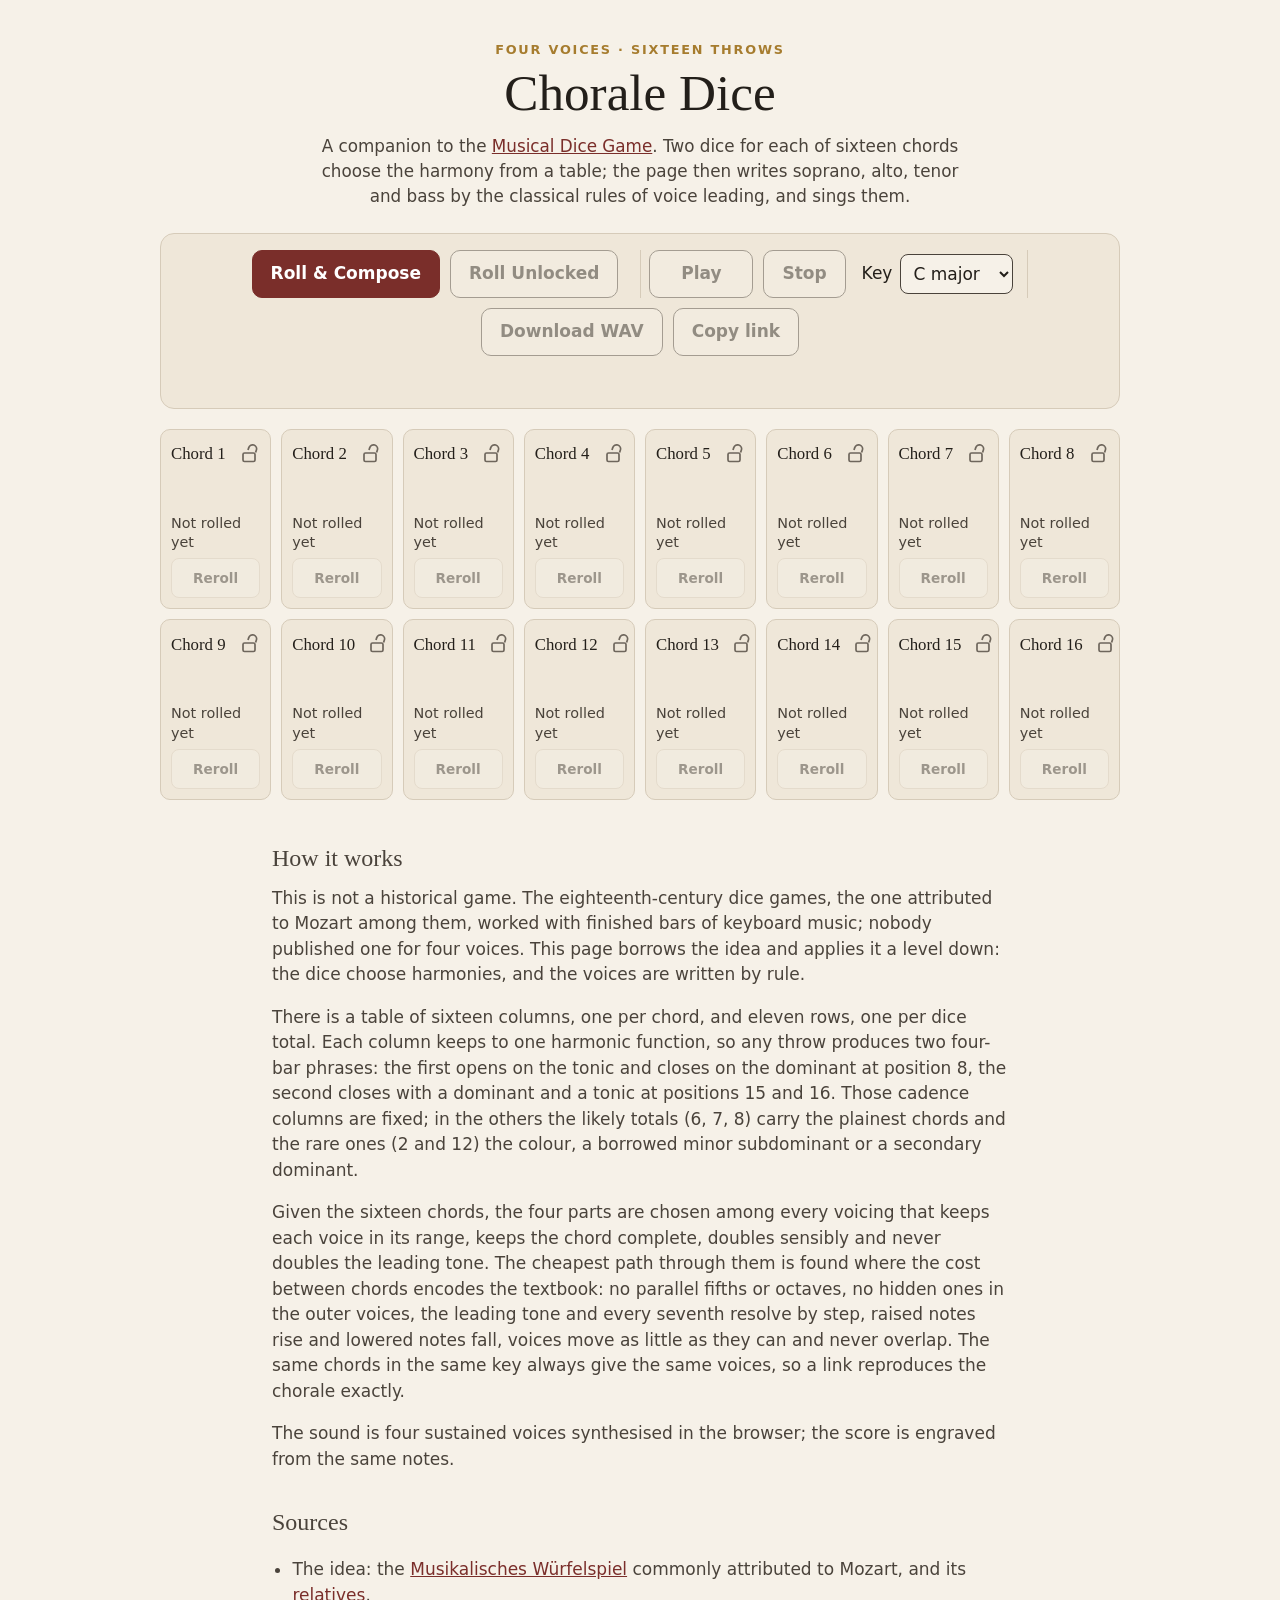
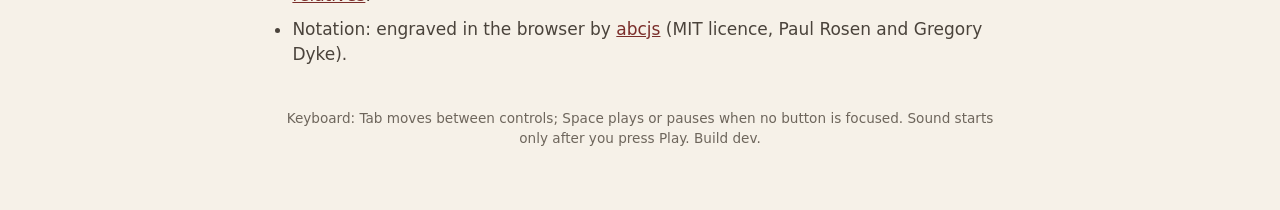
==== chorale/index.html @ 73043ffd "Add Chorale Dice: four-part chorales from the same sixteen throws A companion page at /chorale/. Dic" ====
<!DOCTYPE html>
<html lang="en">
<head>
<meta charset="utf-8">
<meta name="viewport" content="width=device-width, initial-scale=1">
<title>Chorale Dice</title>
<meta name="description" content="Roll two dice sixteen times and hear a four-part chorale: the dice choose the harmony, the page writes soprano, alto, tenor and bass by classical voice-leading rules.">
<meta name="color-scheme" content="light dark">
<link rel="stylesheet" href="../style.css?v=dev">
<link rel="icon" href="data:image/svg+xml,%3Csvg xmlns='http://www.w3.org/2000/svg' viewBox='0 0 20 20'%3E%3Crect x='1' y='1' width='18' height='18' rx='4' fill='%23f4efe6' stroke='%23231f1a'/%3E%3Ccircle cx='6' cy='6' r='1.8' fill='%23231f1a'/%3E%3Ccircle cx='14' cy='6' r='1.8' fill='%23231f1a'/%3E%3Ccircle cx='6' cy='14' r='1.8' fill='%23231f1a'/%3E%3Ccircle cx='14' cy='14' r='1.8' fill='%23231f1a'/%3E%3C/svg%3E">
</head>
<body>
<a class="skip" href="#controls">Skip to controls</a>
<header class="masthead">
  <p class="kicker">Four voices · sixteen throws</p>
  <h1>Chorale Dice</h1>
  <p class="lede">A companion to the <a href="../">Musical Dice Game</a>. Two dice for each of sixteen chords choose the harmony from a table; the page then writes soprano, alto, tenor and bass by the classical rules of voice leading, and sings them.</p>
</header>

<main>
  <section class="controls" id="controls" aria-label="Composition controls">
    <div class="row row-roll">
      <button type="button" id="roll" class="btn btn-primary">Roll &amp; Compose</button>
      <button type="button" id="roll-unlocked" class="btn" disabled>Roll Unlocked</button>
    </div>
    <div class="row row-transport" role="group" aria-label="Playback">
      <button type="button" id="play" class="btn btn-play" aria-label="Play the chorale" disabled>Play</button>
      <button type="button" id="stop" class="btn" aria-label="Stop playback" disabled>Stop</button>
      <label class="check">Key
        <select id="key" class="select" aria-label="Key">
          <option value="C">C major</option><option value="G">G major</option><option value="D">D major</option><option value="A">A major</option>
          <option value="F">F major</option><option value="Bb">B♭ major</option><option value="Eb">E♭ major</option>
        </select>
      </label>
    </div>
    <div class="row row-export">
      <button type="button" id="download" class="btn" disabled>Download WAV</button>
      <button type="button" id="share" class="btn" disabled>Copy link</button>
    </div>
    <p id="status" class="status" role="status" aria-live="polite"></p>
    <p id="position" class="position" aria-live="polite"></p>
    <input id="share-url" class="share-url" type="text" readonly aria-label="Shareable link" hidden>
  </section>

  <section aria-labelledby="bars-heading">
    <h2 id="bars-heading" class="visually-hidden">The sixteen chords</h2>
    <ol id="bars" class="bars" aria-label="The sixteen chords of the chorale"></ol>
    <p id="summary" class="summary" hidden></p>
  </section>

  <section class="score-section" id="score-section" aria-labelledby="score-heading" hidden>
    <div class="score-head">
      <h2 id="score-heading">The score</h2>
      <button type="button" id="save-score" class="btn btn-small" disabled>Save score (SVG)</button>
    </div>
    <div id="score" class="score" role="img" aria-label="Score of the chorale" data-engraver="../js/vendor/abcjs-basic-min.js?v=dev"></div>
    <p class="score-note">Soprano and alto on the upper staff, tenor and bass on the lower; the fermatas mark the half cadence and the close.</p>
  </section>

  <section class="prose" id="how" aria-labelledby="how-heading">
    <h2 id="how-heading">How it works</h2>
    <p>This is not a historical game. The eighteenth-century dice games, the one attributed to Mozart among them, worked with finished bars of keyboard music; nobody published one for four voices. This page borrows the idea and applies it a level down: the dice choose harmonies, and the voices are written by rule.</p>
    <p>There is a table of sixteen columns, one per chord, and eleven rows, one per dice total. Each column keeps to one harmonic function, so any throw produces two four-bar phrases: the first opens on the tonic and closes on the dominant at position 8, the second closes with a dominant and a tonic at positions 15 and 16. Those cadence columns are fixed; in the others the likely totals (6, 7, 8) carry the plainest chords and the rare ones (2 and 12) the colour, a borrowed minor subdominant or a secondary dominant.</p>
    <p>Given the sixteen chords, the four parts are chosen among every voicing that keeps each voice in its range, keeps the chord complete, doubles sensibly and never doubles the leading tone. The cheapest path through them is found where the cost between chords encodes the textbook: no parallel fifths or octaves, no hidden ones in the outer voices, the leading tone and every seventh resolve by step, raised notes rise and lowered notes fall, voices move as little as they can and never overlap. The same chords in the same key always give the same voices, so a link reproduces the chorale exactly.</p>
    <p>The sound is four sustained voices synthesised in the browser; the score is engraved from the same notes.</p>
    <h2>Sources</h2>
    <ul class="sources">
      <li>The idea: the <a href="../">Musikalisches Würfelspiel</a> commonly attributed to Mozart, and its <a href="https://en.wikipedia.org/wiki/Musikalisches_W%C3%BCrfelspiel">relatives</a>.</li>
      <li>Notation: engraved in the browser by <a href="https://github.com/paulrosen/abcjs">abcjs</a> (MIT licence, Paul Rosen and Gregory Dyke).</li>
    </ul>
  </section>
</main>
<footer class="foot"><p>Keyboard: Tab moves between controls; Space plays or pauses when no button is focused. Sound starts only after you press Play. Build <span id="build">dev</span>.</p></footer>
<script>
  const BUILD = 'dev';
</script>
<script type="module" src="../js/chorale-app.js?v=dev"></script>
<script>document.getElementById('build').textContent = BUILD;</script>
</body>
</html>
---- style.css ----
:root {
  --paper: #f6f1e8;
  --paper-2: #efe7d9;
  --ink: #231f1a;
  --ink-2: #4a433b;
  --muted: #6e665c;
  --line: #d6cbb9;
  --accent: #7a2e2a;
  --accent-ink: #ffffff;
  --brass: #a67c2e;
  --focus: #1d4ed8;
  --playing: #fff3c4;
  --error: #9b1c1c;
  --radius: 10px;
  --serif: "Iowan Old Style", "Palatino Linotype", Palatino, "Book Antiqua", Georgia, serif;
  --sans: system-ui, -apple-system, "Segoe UI", Roboto, Helvetica, Arial, sans-serif;
}
@media (prefers-color-scheme: dark) {
  :root:not([data-theme="light"]) {
    --paper: #16130f; --paper-2: #1f1a14; --ink: #efe8dc; --ink-2: #d5ccbe; --muted: #a79d8f;
    --line: #3b332a; --accent: #d9776f; --accent-ink: #16130f; --brass: #d3a95a; --focus: #93c5fd;
    --playing: #3a3116; --error: #f19a9a;
  }
}
:root[data-theme="dark"] {
  --paper: #16130f; --paper-2: #1f1a14; --ink: #efe8dc; --ink-2: #d5ccbe; --muted: #a79d8f;
  --line: #3b332a; --accent: #d9776f; --accent-ink: #16130f; --brass: #d3a95a; --focus: #93c5fd;
  --playing: #3a3116; --error: #f19a9a;
}

* { box-sizing: border-box; }
html { -webkit-text-size-adjust: 100%; }
body {
  margin: 0;
  background: var(--paper);
  color: var(--ink);
  font-family: var(--sans);
  font-size: 17px;
  line-height: 1.5;
  padding: 0 16px 48px;
}
a { color: var(--accent); }
a:focus-visible, button:focus-visible, input:focus-visible { outline: 3px solid var(--focus); outline-offset: 2px; }

.skip { position: absolute; left: -999px; top: 8px; background: var(--ink); color: var(--paper); padding: 8px 12px; border-radius: 6px; }
.skip:focus { left: 8px; z-index: 10; }
.visually-hidden { position: absolute !important; width: 1px; height: 1px; overflow: hidden; clip: rect(0 0 0 0); white-space: nowrap; }

.masthead { max-width: 60rem; margin: 40px auto 24px; text-align: center; }
.kicker { margin: 0 0 6px; color: var(--brass); letter-spacing: .14em; text-transform: uppercase; font-size: .8rem; font-weight: 600; }
h1 { font-family: var(--serif); font-weight: 500; font-size: clamp(2.1rem, 5vw, 3.2rem); margin: 0; line-height: 1.1; }
.lede { max-width: 42rem; margin: 12px auto 0; color: var(--ink-2); font-size: 1.05rem; }
h2 { font-family: var(--serif); font-weight: 500; font-size: 1.5rem; margin: 2rem 0 .6rem; }

main { max-width: 60rem; margin: 0 auto; }

.controls { display: flex; flex-wrap: wrap; gap: 10px 22px; align-items: center; justify-content: center; padding: 16px; border: 1px solid var(--line); border-radius: 14px; background: var(--paper-2); }
.row { display: flex; flex-wrap: wrap; gap: 10px; align-items: center; }
.row-transport { padding: 0 8px; border-left: 1px solid var(--line); border-right: 1px solid var(--line); }
@media (max-width: 720px) {
  .controls { flex-direction: column; align-items: stretch; }
  .row { justify-content: center; }
  .row-transport { border: 0; border-top: 1px solid var(--line); border-bottom: 1px solid var(--line); padding: 10px 0; }
}

.btn {
  font: inherit; font-weight: 600; color: var(--ink); background: var(--paper); border: 1.5px solid var(--ink-2);
  border-radius: var(--radius); padding: 0 18px; min-height: 48px; min-width: 48px; cursor: pointer;
}
.btn:hover:not(:disabled) { background: var(--paper-2); border-color: var(--ink); }
.btn:disabled { opacity: .45; cursor: not-allowed; }
.btn-primary { background: var(--accent); color: var(--accent-ink); border-color: var(--accent); }
.btn-primary:hover:not(:disabled) { background: var(--accent); filter: brightness(1.08); }
.btn-play { min-width: 104px; }
.btn-play.is-playing { background: var(--ink); color: var(--paper); border-color: var(--ink); }
.check { display: inline-flex; align-items: center; gap: 8px; min-height: 48px; padding: 0 6px; cursor: pointer; }
.check input { width: 22px; height: 22px; accent-color: var(--accent); margin: 0; }

.status { flex-basis: 100%; margin: 0; text-align: center; color: var(--ink-2); min-height: 1.5em; }
.status:empty { display: none; }
.status.is-error { color: var(--error); font-weight: 600; }
.position { flex-basis: 100%; margin: 0; text-align: center; min-height: 1.5em; color: var(--muted); font-variant-numeric: tabular-nums; }
.share-url { flex-basis: 100%; font: inherit; font-size: .9rem; padding: 10px 12px; border: 1px solid var(--line); border-radius: 8px; background: var(--paper); color: var(--ink); }

.bars { list-style: none; margin: 20px 0 0; padding: 0; display: grid; gap: 10px; grid-template-columns: repeat(8, minmax(0, 1fr)); }
@media (max-width: 1100px) { .bars { grid-template-columns: repeat(4, minmax(0, 1fr)); } }
@media (max-width: 480px) { .bars { grid-template-columns: repeat(2, minmax(0, 1fr)); gap: 8px; } }
.bar {
  position: relative; display: flex; flex-direction: column; gap: 6px; padding: 10px 10px 10px;
  background: var(--paper-2); border: 1.5px solid var(--line); border-radius: var(--radius); min-height: 150px;
}
.bar.is-locked { border-color: var(--brass); box-shadow: inset 0 0 0 1px var(--brass); }
.bar.is-playing { background: var(--playing); border-color: var(--ink); box-shadow: 0 0 0 2px var(--ink); }
.bar-head { display: flex; align-items: center; justify-content: space-between; gap: 6px; }
.bar-num { font-family: var(--serif); font-size: 1.05rem; white-space: nowrap; }
.lock { display: inline-flex; align-items: center; justify-content: center; width: 40px; height: 40px; margin: -6px -6px -6px 0; border: 0; border-radius: 8px; background: transparent; color: var(--muted); cursor: pointer; }
.lock:hover { background: var(--paper); color: var(--ink); }
.lock svg { width: 20px; height: 20px; fill: none; stroke: currentColor; stroke-width: 1.7; }
.lock[aria-pressed="true"] { color: var(--brass); }
.lock[aria-pressed="true"] svg rect { fill: currentColor; }
.lock[aria-pressed="false"] svg .shackle { transform: translate(3px, -3px) rotate(18deg); transform-origin: 6px 9px; }
.dice { display: flex; gap: 6px; min-height: 34px; }
.die { width: 34px; height: 34px; }
.die rect { fill: var(--paper); stroke: var(--ink); stroke-width: 1.2; }
.die circle { fill: var(--ink); }
.bar-text { margin: 0; display: flex; flex-direction: column; font-size: .9rem; color: var(--ink-2); line-height: 1.35; }
.bar-text b { color: var(--ink); font-variant-numeric: tabular-nums; }
.bar-text .measure { font-size: .9rem; white-space: nowrap; }
.reroll { margin-top: auto; font: inherit; font-size: .85rem; font-weight: 600; min-height: 40px; border: 1px solid var(--line); border-radius: 8px; background: var(--paper); color: var(--ink); cursor: pointer; }
.reroll:hover:not(:disabled) { border-color: var(--ink); }
.reroll:disabled { opacity: .4; cursor: not-allowed; }
.summary { margin: 12px 4px 0; color: var(--muted); font-size: .9rem; text-align: center; }

.prose { max-width: 46rem; margin: 40px auto 0; color: var(--ink-2); }
.prose p { margin: 0 0 1em; }
.sources { padding-left: 1.2em; }
.sources li { margin-bottom: .5em; }
.foot { max-width: 46rem; margin: 40px auto 0; color: var(--muted); font-size: .85rem; text-align: center; }

@media (prefers-reduced-motion: no-preference) {
  .btn, .reroll, .lock, .bar { transition: background-color .15s, border-color .15s, box-shadow .15s; }
}

.btn[aria-busy="true"] { cursor: progress; }

.score-section { max-width: 60rem; margin: 28px auto 0; }
.score-head { display: flex; align-items: baseline; justify-content: space-between; gap: 12px; flex-wrap: wrap; }
.score-head h2 { margin: 0; }
.btn-small { min-height: 40px; font-size: .9rem; padding: 0 14px; }
.score { margin-top: 10px; padding: 14px 12px; background: var(--paper-2); border: 1px solid var(--line); border-radius: 14px; color: var(--ink); overflow-x: auto; }
.score svg { display: block; max-width: 100%; height: auto; }
.score .is-current { fill: var(--accent); stroke: var(--accent); }
.score .abcjs-staff.is-current, .score .abcjs-bar.is-current { fill: var(--ink); stroke: var(--ink); }
.score-fallback { margin: 0; color: var(--muted); }
.score-note { margin: 10px 4px 0; color: var(--muted); font-size: .9rem; }

.sibling { margin: 10px auto 0; color: var(--muted); font-size: .95rem; }
.select { font: inherit; min-height: 40px; padding: 0 8px; border: 1.5px solid var(--ink-2); border-radius: 8px; background: var(--paper); color: var(--ink); }
.bar-text .roman { font-family: var(--serif); font-size: 1.15rem; }
.bar-text .roman sup, .bar-text .roman sub { font-size: .65em; }
.bar-text .fn { font-size: .8rem; color: var(--muted); }
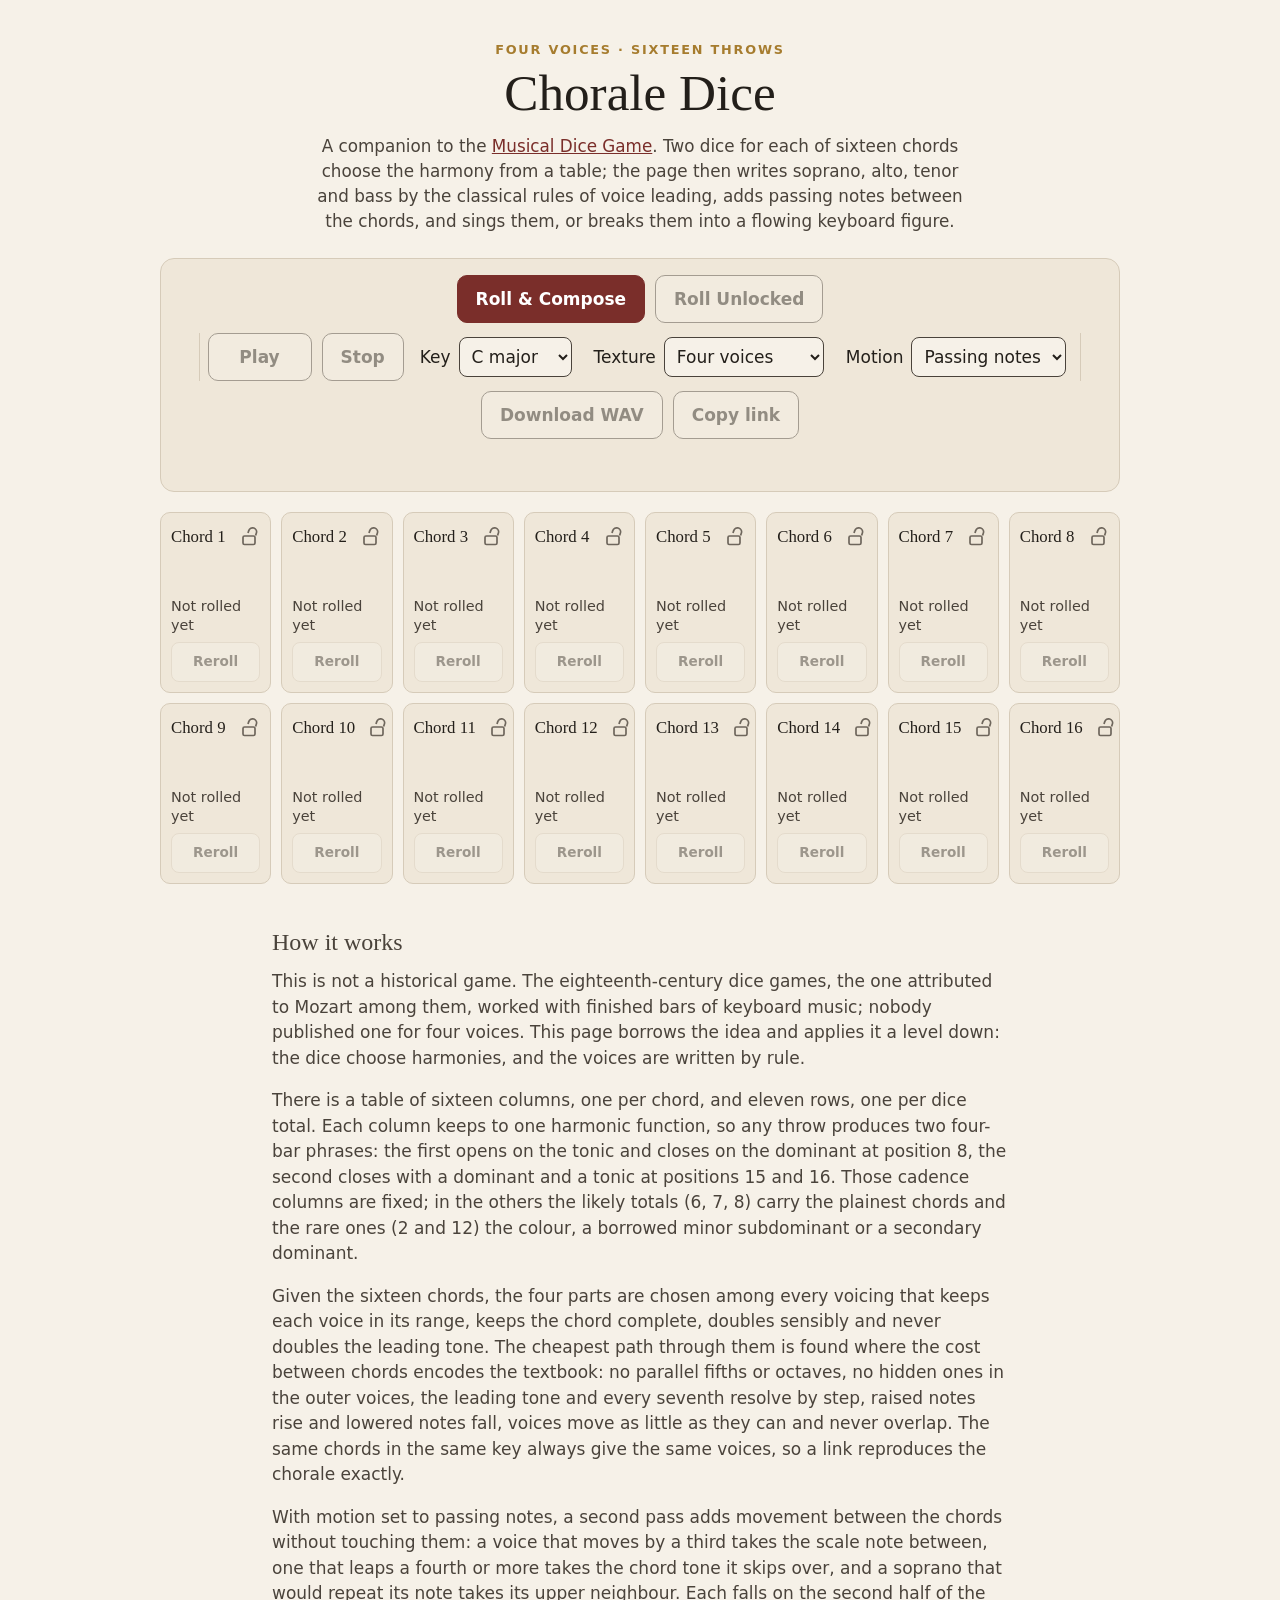
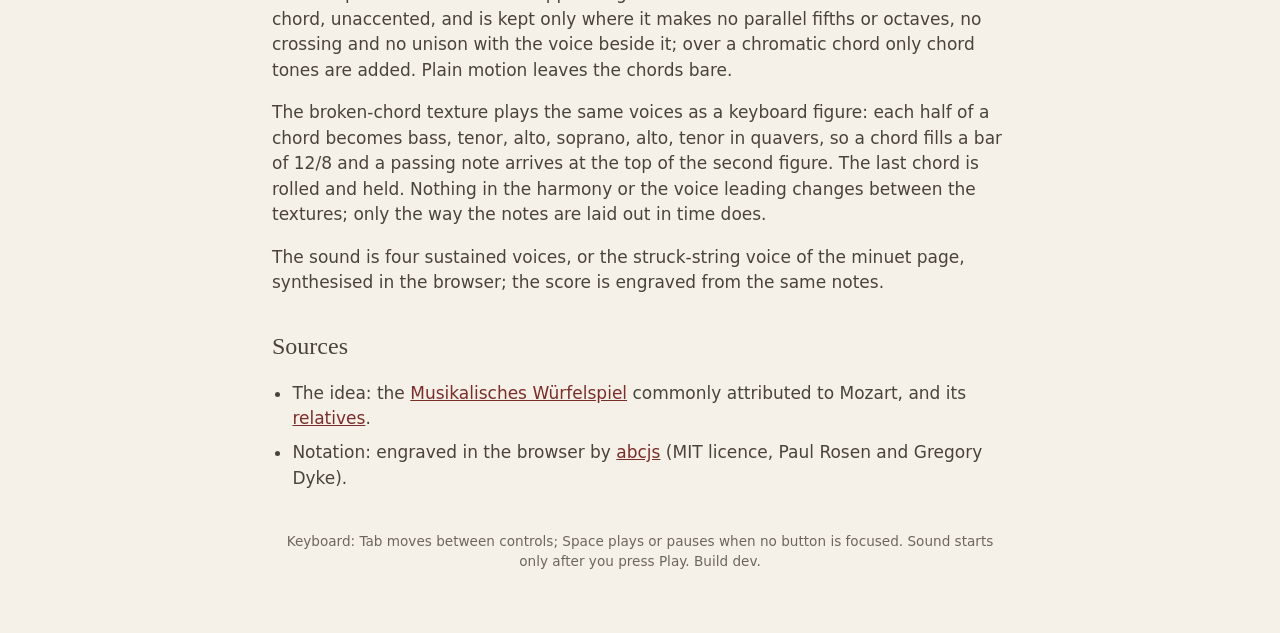
==== commit c8df2632: "Chorale Dice: passing notes between the chords, and a broken-chord texture An elaboration pass now s" ====
--- a/chorale/index.html
+++ b/chorale/index.html
@@ -4,7 +4,7 @@
 <meta charset="utf-8">
 <meta name="viewport" content="width=device-width, initial-scale=1">
 <title>Chorale Dice</title>
-<meta name="description" content="Roll two dice sixteen times and hear a four-part chorale: the dice choose the harmony, the page writes soprano, alto, tenor and bass by classical voice-leading rules.">
+<meta name="description" content="Roll two dice sixteen times and hear a four-part chorale, or the same harmony as broken chords: the dice choose the harmony, the page writes soprano, alto, tenor and bass by classical voice-leading rules.">
 <meta name="color-scheme" content="light dark">
 <link rel="stylesheet" href="../style.css?v=dev">
 <link rel="icon" href="data:image/svg+xml,%3Csvg xmlns='http://www.w3.org/2000/svg' viewBox='0 0 20 20'%3E%3Crect x='1' y='1' width='18' height='18' rx='4' fill='%23f4efe6' stroke='%23231f1a'/%3E%3Ccircle cx='6' cy='6' r='1.8' fill='%23231f1a'/%3E%3Ccircle cx='14' cy='6' r='1.8' fill='%23231f1a'/%3E%3Ccircle cx='6' cy='14' r='1.8' fill='%23231f1a'/%3E%3Ccircle cx='14' cy='14' r='1.8' fill='%23231f1a'/%3E%3C/svg%3E">
@@ -14,7 +14,7 @@
 <header class="masthead">
   <p class="kicker">Four voices · sixteen throws</p>
   <h1>Chorale Dice</h1>
-  <p class="lede">A companion to the <a href="../">Musical Dice Game</a>. Two dice for each of sixteen chords choose the harmony from a table; the page then writes soprano, alto, tenor and bass by the classical rules of voice leading, and sings them.</p>
+  <p class="lede">A companion to the <a href="../">Musical Dice Game</a>. Two dice for each of sixteen chords choose the harmony from a table; the page then writes soprano, alto, tenor and bass by the classical rules of voice leading, adds passing notes between the chords, and sings them, or breaks them into a flowing keyboard figure.</p>
 </header>
 
 <main>
@@ -30,6 +30,16 @@
         <select id="key" class="select" aria-label="Key">
           <option value="C">C major</option><option value="G">G major</option><option value="D">D major</option><option value="A">A major</option>
           <option value="F">F major</option><option value="Bb">B♭ major</option><option value="Eb">E♭ major</option>
+        </select>
+      </label>
+      <label class="check">Texture
+        <select id="texture" class="select" aria-label="Texture">
+          <option value="chorale">Four voices</option><option value="prelude">Broken chords</option>
+        </select>
+      </label>
+      <label class="check">Motion
+        <select id="motion" class="select" aria-label="Motion">
+          <option value="passing">Passing notes</option><option value="plain">Plain</option>
         </select>
       </label>
     </div>
@@ -54,7 +64,7 @@
       <button type="button" id="save-score" class="btn btn-small" disabled>Save score (SVG)</button>
     </div>
     <div id="score" class="score" role="img" aria-label="Score of the chorale" data-engraver="../js/vendor/abcjs-basic-min.js?v=dev"></div>
-    <p class="score-note">Soprano and alto on the upper staff, tenor and bass on the lower; the fermatas mark the half cadence and the close.</p>
+    <p class="score-note">Four voices: soprano and alto on the upper staff, tenor and bass on the lower, the fermatas marking the half cadence and the close. Broken chords: one chord to a bar, alto and soprano in the right hand, bass and tenor in the left.</p>
   </section>
 
   <section class="prose" id="how" aria-labelledby="how-heading">
@@ -62,7 +72,9 @@
     <p>This is not a historical game. The eighteenth-century dice games, the one attributed to Mozart among them, worked with finished bars of keyboard music; nobody published one for four voices. This page borrows the idea and applies it a level down: the dice choose harmonies, and the voices are written by rule.</p>
     <p>There is a table of sixteen columns, one per chord, and eleven rows, one per dice total. Each column keeps to one harmonic function, so any throw produces two four-bar phrases: the first opens on the tonic and closes on the dominant at position 8, the second closes with a dominant and a tonic at positions 15 and 16. Those cadence columns are fixed; in the others the likely totals (6, 7, 8) carry the plainest chords and the rare ones (2 and 12) the colour, a borrowed minor subdominant or a secondary dominant.</p>
     <p>Given the sixteen chords, the four parts are chosen among every voicing that keeps each voice in its range, keeps the chord complete, doubles sensibly and never doubles the leading tone. The cheapest path through them is found where the cost between chords encodes the textbook: no parallel fifths or octaves, no hidden ones in the outer voices, the leading tone and every seventh resolve by step, raised notes rise and lowered notes fall, voices move as little as they can and never overlap. The same chords in the same key always give the same voices, so a link reproduces the chorale exactly.</p>
-    <p>The sound is four sustained voices synthesised in the browser; the score is engraved from the same notes.</p>
+    <p>With motion set to passing notes, a second pass adds movement between the chords without touching them: a voice that moves by a third takes the scale note between, one that leaps a fourth or more takes the chord tone it skips over, and a soprano that would repeat its note takes its upper neighbour. Each falls on the second half of the chord, unaccented, and is kept only where it makes no parallel fifths or octaves, no crossing and no unison with the voice beside it; over a chromatic chord only chord tones are added. Plain motion leaves the chords bare.</p>
+    <p>The broken-chord texture plays the same voices as a keyboard figure: each half of a chord becomes bass, tenor, alto, soprano, alto, tenor in quavers, so a chord fills a bar of 12/8 and a passing note arrives at the top of the second figure. The last chord is rolled and held. Nothing in the harmony or the voice leading changes between the textures; only the way the notes are laid out in time does.</p>
+    <p>The sound is four sustained voices, or the struck-string voice of the minuet page, synthesised in the browser; the score is engraved from the same notes.</p>
     <h2>Sources</h2>
     <ul class="sources">
       <li>The idea: the <a href="../">Musikalisches Würfelspiel</a> commonly attributed to Mozart, and its <a href="https://en.wikipedia.org/wiki/Musikalisches_W%C3%BCrfelspiel">relatives</a>.</li>
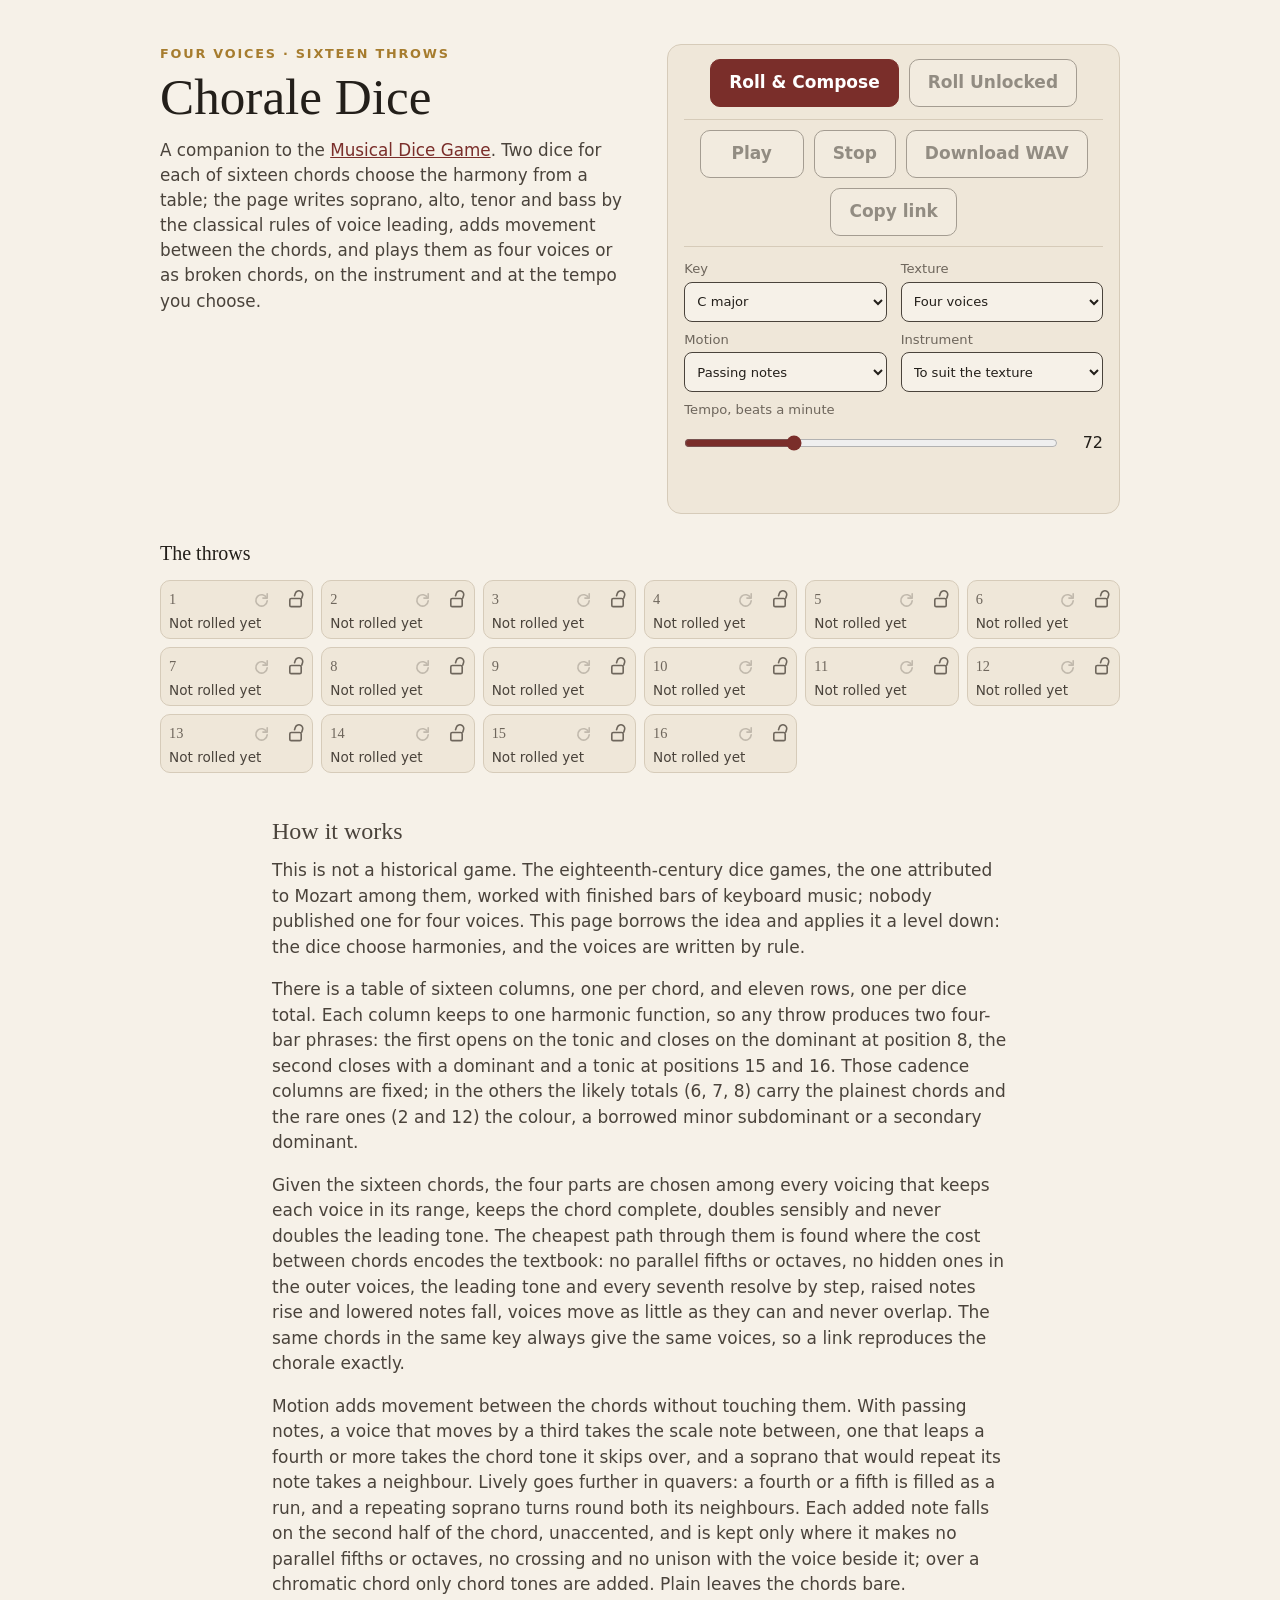
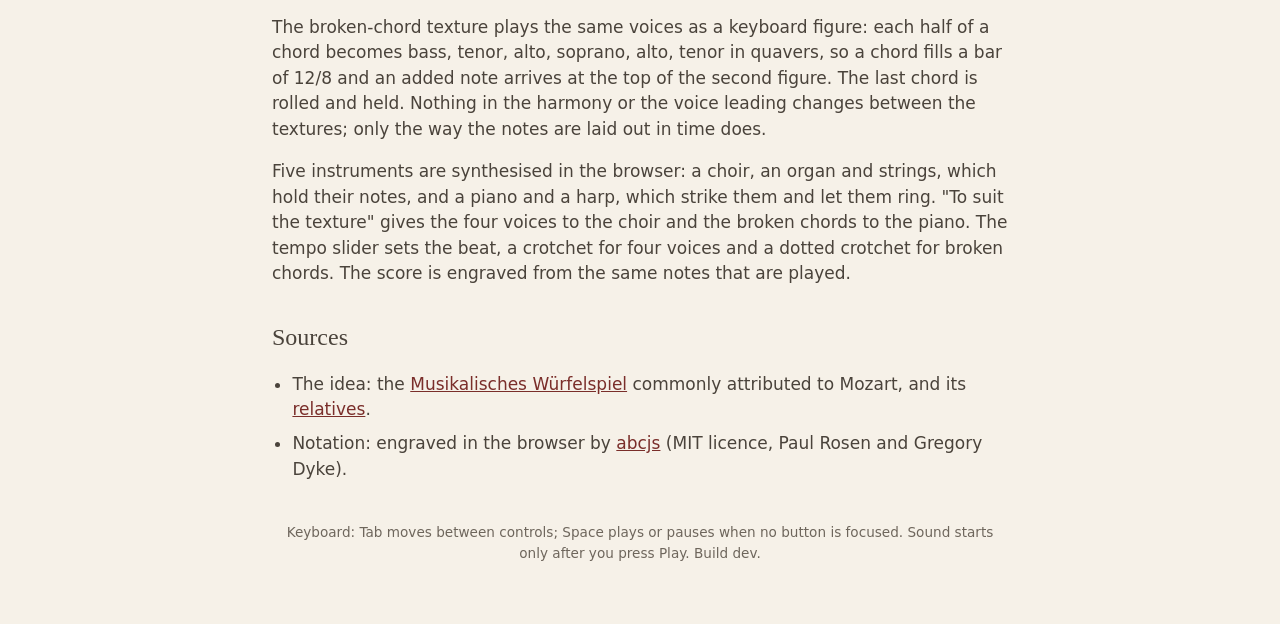
==== commit c968a840: "Chorale Dice: lively motion, tempo, instruments, and a layout that leads with the music Layout, both" ====
--- a/chorale/index.html
+++ b/chorale/index.html
@@ -4,20 +4,21 @@
 <meta charset="utf-8">
 <meta name="viewport" content="width=device-width, initial-scale=1">
 <title>Chorale Dice</title>
-<meta name="description" content="Roll two dice sixteen times and hear a four-part chorale, or the same harmony as broken chords: the dice choose the harmony, the page writes soprano, alto, tenor and bass by classical voice-leading rules.">
+<meta name="description" content="Roll two dice sixteen times and hear a four-part chorale, or the same harmony as broken chords, on a choir, organ, strings, piano or harp: the dice choose the harmony, the page writes soprano, alto, tenor and bass by classical voice-leading rules.">
 <meta name="color-scheme" content="light dark">
 <link rel="stylesheet" href="../style.css?v=dev">
 <link rel="icon" href="data:image/svg+xml,%3Csvg xmlns='http://www.w3.org/2000/svg' viewBox='0 0 20 20'%3E%3Crect x='1' y='1' width='18' height='18' rx='4' fill='%23f4efe6' stroke='%23231f1a'/%3E%3Ccircle cx='6' cy='6' r='1.8' fill='%23231f1a'/%3E%3Ccircle cx='14' cy='6' r='1.8' fill='%23231f1a'/%3E%3Ccircle cx='6' cy='14' r='1.8' fill='%23231f1a'/%3E%3Ccircle cx='14' cy='14' r='1.8' fill='%23231f1a'/%3E%3C/svg%3E">
 </head>
 <body>
 <a class="skip" href="#controls">Skip to controls</a>
-<header class="masthead">
-  <p class="kicker">Four voices · sixteen throws</p>
-  <h1>Chorale Dice</h1>
-  <p class="lede">A companion to the <a href="../">Musical Dice Game</a>. Two dice for each of sixteen chords choose the harmony from a table; the page then writes soprano, alto, tenor and bass by the classical rules of voice leading, adds passing notes between the chords, and sings them, or breaks them into a flowing keyboard figure.</p>
-</header>
+<main>
+<div class="top">
+  <header class="masthead">
+    <p class="kicker">Four voices · sixteen throws</p>
+    <h1>Chorale Dice</h1>
+    <p class="lede">A companion to the <a href="../">Musical Dice Game</a>. Two dice for each of sixteen chords choose the harmony from a table; the page writes soprano, alto, tenor and bass by the classical rules of voice leading, adds movement between the chords, and plays them as four voices or as broken chords, on the instrument and at the tempo you choose.</p>
+  </header>
 
-<main>
   <section class="controls" id="controls" aria-label="Composition controls">
     <div class="row row-roll">
       <button type="button" id="roll" class="btn btn-primary">Roll &amp; Compose</button>
@@ -26,37 +27,41 @@
     <div class="row row-transport" role="group" aria-label="Playback">
       <button type="button" id="play" class="btn btn-play" aria-label="Play the chorale" disabled>Play</button>
       <button type="button" id="stop" class="btn" aria-label="Stop playback" disabled>Stop</button>
-      <label class="check">Key
-        <select id="key" class="select" aria-label="Key">
+      <button type="button" id="download" class="btn" disabled>Download WAV</button>
+      <button type="button" id="share" class="btn" disabled>Copy link</button>
+    </div>
+    <div class="settings" role="group" aria-label="Settings">
+      <label class="field">Key
+        <select id="key" class="select">
           <option value="C">C major</option><option value="G">G major</option><option value="D">D major</option><option value="A">A major</option>
           <option value="F">F major</option><option value="Bb">B♭ major</option><option value="Eb">E♭ major</option>
         </select>
       </label>
-      <label class="check">Texture
-        <select id="texture" class="select" aria-label="Texture">
+      <label class="field">Texture
+        <select id="texture" class="select">
           <option value="chorale">Four voices</option><option value="prelude">Broken chords</option>
         </select>
       </label>
-      <label class="check">Motion
-        <select id="motion" class="select" aria-label="Motion">
-          <option value="passing">Passing notes</option><option value="plain">Plain</option>
+      <label class="field">Motion
+        <select id="motion" class="select">
+          <option value="plain">Plain</option><option value="passing">Passing notes</option><option value="lively">Lively</option>
         </select>
       </label>
-    </div>
-    <div class="row row-export">
-      <button type="button" id="download" class="btn" disabled>Download WAV</button>
-      <button type="button" id="share" class="btn" disabled>Copy link</button>
+      <label class="field">Instrument
+        <select id="instrument" class="select">
+          <option value="auto">To suit the texture</option><option value="choir">Choir</option><option value="organ">Organ</option>
+          <option value="strings">Strings</option><option value="piano">Piano</option><option value="harp">Harp</option>
+        </select>
+      </label>
+      <label class="field field-wide">Tempo, beats a minute
+        <span class="range"><input type="range" id="tempo" min="48" max="132" step="4" value="72"><output id="tempo-out" for="tempo">72</output></span>
+      </label>
     </div>
     <p id="status" class="status" role="status" aria-live="polite"></p>
     <p id="position" class="position" aria-live="polite"></p>
     <input id="share-url" class="share-url" type="text" readonly aria-label="Shareable link" hidden>
   </section>
-
-  <section aria-labelledby="bars-heading">
-    <h2 id="bars-heading" class="visually-hidden">The sixteen chords</h2>
-    <ol id="bars" class="bars" aria-label="The sixteen chords of the chorale"></ol>
-    <p id="summary" class="summary" hidden></p>
-  </section>
+</div>
 
   <section class="score-section" id="score-section" aria-labelledby="score-heading" hidden>
     <div class="score-head">
@@ -64,7 +69,13 @@
       <button type="button" id="save-score" class="btn btn-small" disabled>Save score (SVG)</button>
     </div>
     <div id="score" class="score" role="img" aria-label="Score of the chorale" data-engraver="../js/vendor/abcjs-basic-min.js?v=dev"></div>
+    <p id="summary" class="summary" hidden></p>
     <p class="score-note">Four voices: soprano and alto on the upper staff, tenor and bass on the lower, the fermatas marking the half cadence and the close. Broken chords: one chord to a bar, alto and soprano in the right hand, bass and tenor in the left.</p>
+  </section>
+
+  <section class="bars-section" aria-labelledby="bars-heading">
+    <h2 id="bars-heading">The throws</h2>
+    <ol id="bars" class="bars" aria-label="The sixteen chords of the chorale"></ol>
   </section>
 
   <section class="prose" id="how" aria-labelledby="how-heading">
@@ -72,9 +83,9 @@
     <p>This is not a historical game. The eighteenth-century dice games, the one attributed to Mozart among them, worked with finished bars of keyboard music; nobody published one for four voices. This page borrows the idea and applies it a level down: the dice choose harmonies, and the voices are written by rule.</p>
     <p>There is a table of sixteen columns, one per chord, and eleven rows, one per dice total. Each column keeps to one harmonic function, so any throw produces two four-bar phrases: the first opens on the tonic and closes on the dominant at position 8, the second closes with a dominant and a tonic at positions 15 and 16. Those cadence columns are fixed; in the others the likely totals (6, 7, 8) carry the plainest chords and the rare ones (2 and 12) the colour, a borrowed minor subdominant or a secondary dominant.</p>
     <p>Given the sixteen chords, the four parts are chosen among every voicing that keeps each voice in its range, keeps the chord complete, doubles sensibly and never doubles the leading tone. The cheapest path through them is found where the cost between chords encodes the textbook: no parallel fifths or octaves, no hidden ones in the outer voices, the leading tone and every seventh resolve by step, raised notes rise and lowered notes fall, voices move as little as they can and never overlap. The same chords in the same key always give the same voices, so a link reproduces the chorale exactly.</p>
-    <p>With motion set to passing notes, a second pass adds movement between the chords without touching them: a voice that moves by a third takes the scale note between, one that leaps a fourth or more takes the chord tone it skips over, and a soprano that would repeat its note takes its upper neighbour. Each falls on the second half of the chord, unaccented, and is kept only where it makes no parallel fifths or octaves, no crossing and no unison with the voice beside it; over a chromatic chord only chord tones are added. Plain motion leaves the chords bare.</p>
-    <p>The broken-chord texture plays the same voices as a keyboard figure: each half of a chord becomes bass, tenor, alto, soprano, alto, tenor in quavers, so a chord fills a bar of 12/8 and a passing note arrives at the top of the second figure. The last chord is rolled and held. Nothing in the harmony or the voice leading changes between the textures; only the way the notes are laid out in time does.</p>
-    <p>The sound is four sustained voices, or the struck-string voice of the minuet page, synthesised in the browser; the score is engraved from the same notes.</p>
+    <p>Motion adds movement between the chords without touching them. With passing notes, a voice that moves by a third takes the scale note between, one that leaps a fourth or more takes the chord tone it skips over, and a soprano that would repeat its note takes a neighbour. Lively goes further in quavers: a fourth or a fifth is filled as a run, and a repeating soprano turns round both its neighbours. Each added note falls on the second half of the chord, unaccented, and is kept only where it makes no parallel fifths or octaves, no crossing and no unison with the voice beside it; over a chromatic chord only chord tones are added. Plain leaves the chords bare.</p>
+    <p>The broken-chord texture plays the same voices as a keyboard figure: each half of a chord becomes bass, tenor, alto, soprano, alto, tenor in quavers, so a chord fills a bar of 12/8 and an added note arrives at the top of the second figure. The last chord is rolled and held. Nothing in the harmony or the voice leading changes between the textures; only the way the notes are laid out in time does.</p>
+    <p>Five instruments are synthesised in the browser: a choir, an organ and strings, which hold their notes, and a piano and a harp, which strike them and let them ring. "To suit the texture" gives the four voices to the choir and the broken chords to the piano. The tempo slider sets the beat, a crotchet for four voices and a dotted crotchet for broken chords. The score is engraved from the same notes that are played.</p>
     <h2>Sources</h2>
     <ul class="sources">
       <li>The idea: the <a href="../">Musikalisches Würfelspiel</a> commonly attributed to Mozart, and its <a href="https://en.wikipedia.org/wiki/Musikalisches_W%C3%BCrfelspiel">relatives</a>.</li>
--- a/style.css
+++ b/style.css
@@ -46,7 +46,10 @@
 .skip:focus { left: 8px; z-index: 10; }
 .visually-hidden { position: absolute !important; width: 1px; height: 1px; overflow: hidden; clip: rect(0 0 0 0); white-space: nowrap; }
 
-.masthead { max-width: 60rem; margin: 40px auto 24px; text-align: center; }
+.top { max-width: 60rem; margin: 32px auto 0; display: grid; grid-template-columns: minmax(0, 1fr); gap: 20px 32px; align-items: start; }
+@media (min-width: 900px) { .top { grid-template-columns: minmax(0, 1.05fr) minmax(0, 1fr); margin-top: 44px; } }
+.masthead { text-align: center; }
+@media (min-width: 900px) { .masthead { text-align: left; } .masthead .lede, .masthead .sibling { margin-left: 0; margin-right: 0; } }
 .kicker { margin: 0 0 6px; color: var(--brass); letter-spacing: .14em; text-transform: uppercase; font-size: .8rem; font-weight: 600; }
 h1 { font-family: var(--serif); font-weight: 500; font-size: clamp(2.1rem, 5vw, 3.2rem); margin: 0; line-height: 1.1; }
 .lede { max-width: 42rem; margin: 12px auto 0; color: var(--ink-2); font-size: 1.05rem; }
@@ -54,14 +57,16 @@
 
 main { max-width: 60rem; margin: 0 auto; }
 
-.controls { display: flex; flex-wrap: wrap; gap: 10px 22px; align-items: center; justify-content: center; padding: 16px; border: 1px solid var(--line); border-radius: 14px; background: var(--paper-2); }
-.row { display: flex; flex-wrap: wrap; gap: 10px; align-items: center; }
-.row-transport { padding: 0 8px; border-left: 1px solid var(--line); border-right: 1px solid var(--line); }
-@media (max-width: 720px) {
-  .controls { flex-direction: column; align-items: stretch; }
-  .row { justify-content: center; }
-  .row-transport { border: 0; border-top: 1px solid var(--line); border-bottom: 1px solid var(--line); padding: 10px 0; }
-}
+.controls { display: flex; flex-direction: column; gap: 12px; padding: 14px 16px 12px; border: 1px solid var(--line); border-radius: 14px; background: var(--paper-2); }
+.row { display: flex; flex-wrap: wrap; gap: 10px; align-items: center; justify-content: center; }
+.row-transport { padding: 10px 0; border-top: 1px solid var(--line); border-bottom: 1px solid var(--line); }
+.settings { display: grid; grid-template-columns: repeat(2, minmax(0, 1fr)); gap: 8px 14px; }
+.field { display: flex; flex-direction: column; gap: 3px; font-size: .82rem; color: var(--muted); }
+.field .select { width: 100%; }
+.field-wide { grid-column: 1 / -1; }
+.range { display: flex; align-items: center; gap: 10px; min-height: 40px; }
+.range input[type="range"] { flex: 1; accent-color: var(--accent); margin: 0; min-height: 40px; }
+.range output { font-variant-numeric: tabular-nums; color: var(--ink); min-width: 2.2em; text-align: right; font-size: 1rem; }
 
 .btn {
   font: inherit; font-weight: 600; color: var(--ink); background: var(--paper); border: 1.5px solid var(--ink-2);
@@ -82,34 +87,33 @@
 .position { flex-basis: 100%; margin: 0; text-align: center; min-height: 1.5em; color: var(--muted); font-variant-numeric: tabular-nums; }
 .share-url { flex-basis: 100%; font: inherit; font-size: .9rem; padding: 10px 12px; border: 1px solid var(--line); border-radius: 8px; background: var(--paper); color: var(--ink); }
 
-.bars { list-style: none; margin: 20px 0 0; padding: 0; display: grid; gap: 10px; grid-template-columns: repeat(8, minmax(0, 1fr)); }
-@media (max-width: 1100px) { .bars { grid-template-columns: repeat(4, minmax(0, 1fr)); } }
-@media (max-width: 480px) { .bars { grid-template-columns: repeat(2, minmax(0, 1fr)); gap: 8px; } }
+.bars { list-style: none; margin: 12px 0 0; padding: 0; display: grid; gap: 8px; grid-template-columns: repeat(auto-fill, minmax(148px, 1fr)); }
+@media (max-width: 400px) { .bars { grid-template-columns: repeat(2, minmax(0, 1fr)); gap: 6px; } .die { width: 14px; height: 14px; } }
 .bar {
-  position: relative; display: flex; flex-direction: column; gap: 6px; padding: 10px 10px 10px;
-  background: var(--paper-2); border: 1.5px solid var(--line); border-radius: var(--radius); min-height: 150px;
+  position: relative; display: flex; flex-direction: column; gap: 0; padding: 4px 8px 6px;
+  background: var(--paper-2); border: 1.5px solid var(--line); border-radius: var(--radius); min-height: 0; min-width: 0;
 }
 .bar.is-locked { border-color: var(--brass); box-shadow: inset 0 0 0 1px var(--brass); }
 .bar.is-playing { background: var(--playing); border-color: var(--ink); box-shadow: 0 0 0 2px var(--ink); }
-.bar-head { display: flex; align-items: center; justify-content: space-between; gap: 6px; }
-.bar-num { font-family: var(--serif); font-size: 1.05rem; white-space: nowrap; }
-.lock { display: inline-flex; align-items: center; justify-content: center; width: 40px; height: 40px; margin: -6px -6px -6px 0; border: 0; border-radius: 8px; background: transparent; color: var(--muted); cursor: pointer; }
-.lock:hover { background: var(--paper); color: var(--ink); }
-.lock svg { width: 20px; height: 20px; fill: none; stroke: currentColor; stroke-width: 1.7; }
+.bar-head { display: flex; align-items: center; gap: 4px; min-width: 0; }
+.bar-num { font-family: var(--serif); font-size: .9rem; min-width: 1.1em; color: var(--muted); font-variant-numeric: tabular-nums; }
+.lock, .reroll { flex: none; display: inline-flex; align-items: center; justify-content: center; width: 30px; height: 30px; padding: 0; border: 0; border-radius: 8px; background: transparent; color: var(--muted); cursor: pointer; }
+.reroll { margin-left: auto; }
+.lock { margin-right: -6px; }
+.lock:hover, .reroll:hover:not(:disabled) { background: var(--paper); color: var(--ink); }
+.lock svg, .reroll svg { width: 19px; height: 19px; fill: none; stroke: currentColor; stroke-width: 1.7; stroke-linecap: round; stroke-linejoin: round; }
 .lock[aria-pressed="true"] { color: var(--brass); }
 .lock[aria-pressed="true"] svg rect { fill: currentColor; }
 .lock[aria-pressed="false"] svg .shackle { transform: translate(3px, -3px) rotate(18deg); transform-origin: 6px 9px; }
-.dice { display: flex; gap: 6px; min-height: 34px; }
-.die { width: 34px; height: 34px; }
+.dice { display: inline-flex; align-items: center; gap: 2px; min-height: 22px; }
+.dice .sum { margin-left: 3px; font-variant-numeric: tabular-nums; color: var(--ink); font-size: .9rem; }
+.die { width: 17px; height: 17px; }
 .die rect { fill: var(--paper); stroke: var(--ink); stroke-width: 1.2; }
 .die circle { fill: var(--ink); }
-.bar-text { margin: 0; display: flex; flex-direction: column; font-size: .9rem; color: var(--ink-2); line-height: 1.35; }
+.bar-text { margin: 0; font-size: .85rem; color: var(--ink-2); line-height: 1.25; min-width: 0; overflow: hidden; text-overflow: ellipsis; white-space: nowrap; }
 .bar-text b { color: var(--ink); font-variant-numeric: tabular-nums; }
-.bar-text .measure { font-size: .9rem; white-space: nowrap; }
-.reroll { margin-top: auto; font: inherit; font-size: .85rem; font-weight: 600; min-height: 40px; border: 1px solid var(--line); border-radius: 8px; background: var(--paper); color: var(--ink); cursor: pointer; }
-.reroll:hover:not(:disabled) { border-color: var(--ink); }
-.reroll:disabled { opacity: .4; cursor: not-allowed; }
-.summary { margin: 12px 4px 0; color: var(--muted); font-size: .9rem; text-align: center; }
+.reroll:disabled { opacity: .35; cursor: not-allowed; }
+.summary { margin: 10px 4px 0; color: var(--muted); font-size: .9rem; }
 
 .prose { max-width: 46rem; margin: 40px auto 0; color: var(--ink-2); }
 .prose p { margin: 0 0 1em; }
@@ -123,7 +127,9 @@
 
 .btn[aria-busy="true"] { cursor: progress; }
 
-.score-section { max-width: 60rem; margin: 28px auto 0; }
+.score-section { max-width: 60rem; margin: 24px auto 0; }
+.bars-section { margin-top: 24px; }
+.bars-section h2 { margin: 0 0 4px; font-size: 1.25rem; }
 .score-head { display: flex; align-items: baseline; justify-content: space-between; gap: 12px; flex-wrap: wrap; }
 .score-head h2 { margin: 0; }
 .btn-small { min-height: 40px; font-size: .9rem; padding: 0 14px; }
@@ -136,6 +142,6 @@
 
 .sibling { margin: 10px auto 0; color: var(--muted); font-size: .95rem; }
 .select { font: inherit; min-height: 40px; padding: 0 8px; border: 1.5px solid var(--ink-2); border-radius: 8px; background: var(--paper); color: var(--ink); }
-.bar-text .roman { font-family: var(--serif); font-size: 1.15rem; }
+.bar-text .roman { font-family: var(--serif); font-size: 1.1rem; line-height: 1.1; }
 .bar-text .roman sup, .bar-text .roman sub { font-size: .65em; }
-.bar-text .fn { font-size: .8rem; color: var(--muted); }
+.bar-text .fn { display: block; font-size: .76rem; color: var(--muted); overflow: hidden; text-overflow: ellipsis; }
